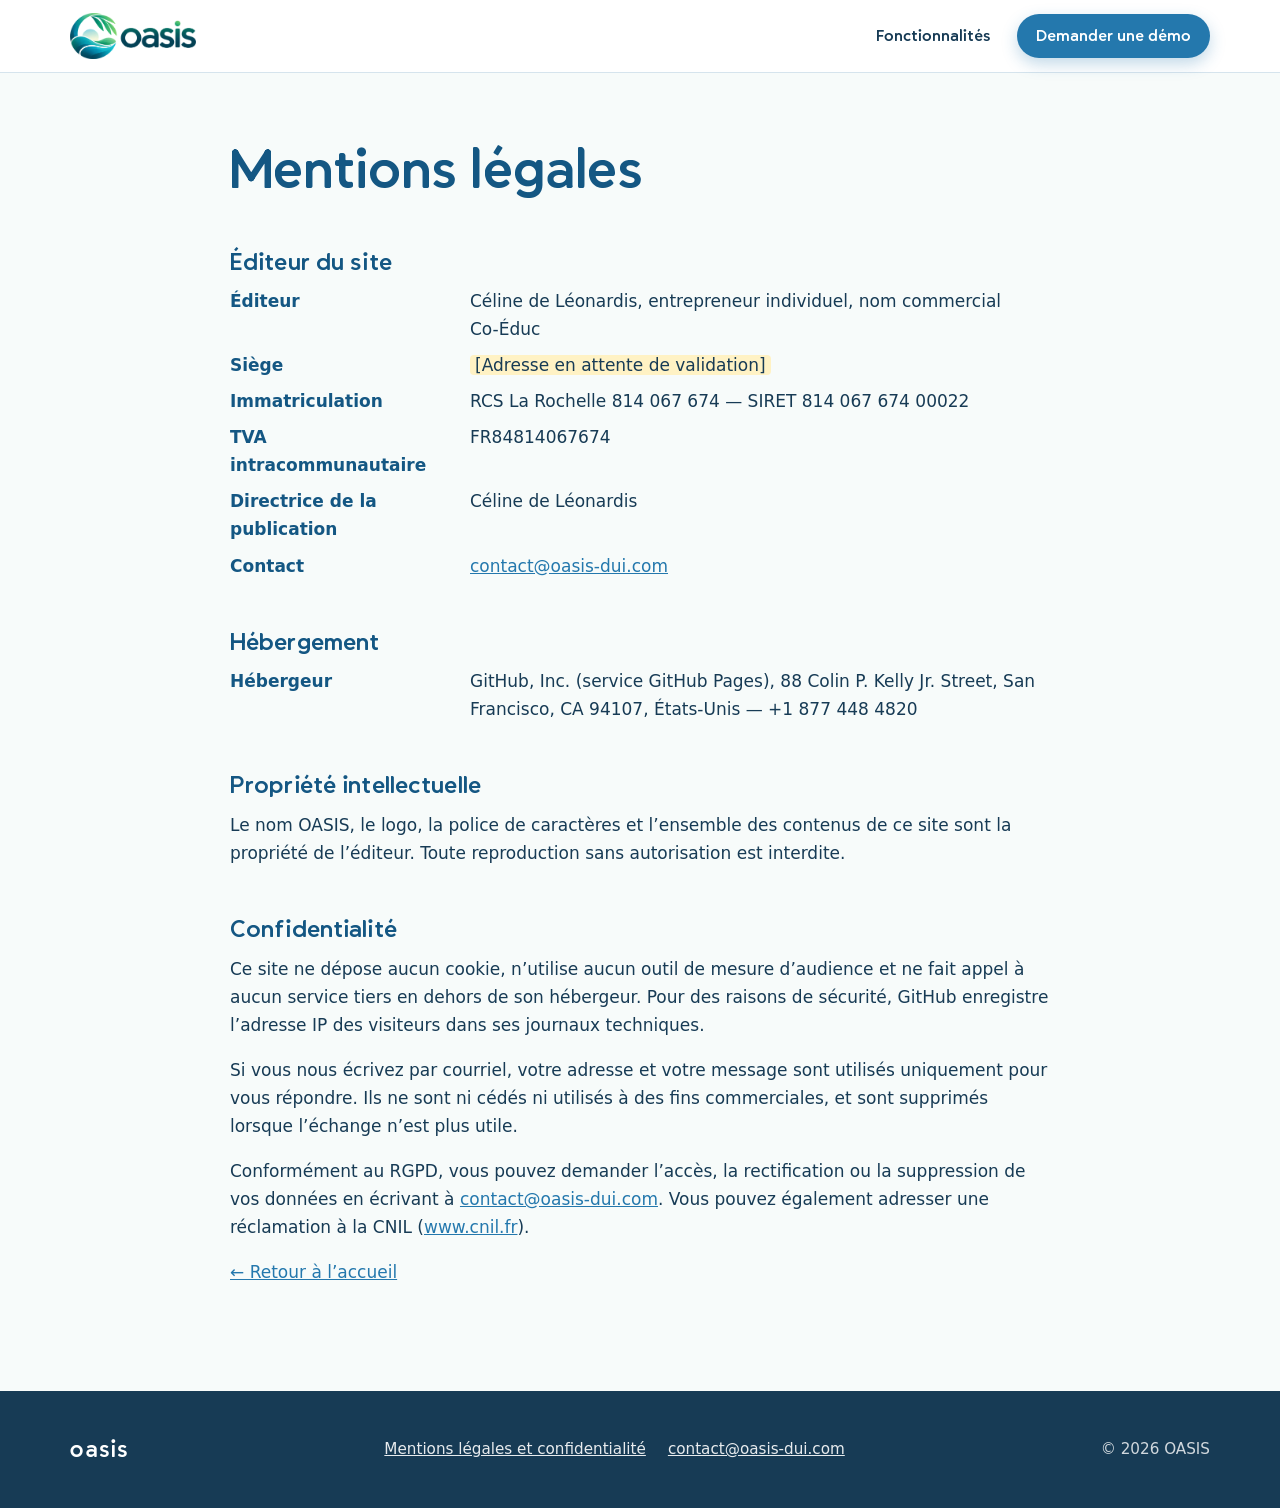
==== mentions-legales.html @ 498d7416 "Site de présentation OASIS Page d'accueil (approche, fonctionnalités, sécurité, contact) et mentions" ====
<!DOCTYPE html>
<html lang="fr">
<head>
    <meta charset="utf-8">
    <meta name="viewport" content="width=device-width, initial-scale=1">
    <title>Mentions légales — OASIS</title>
    <meta name="description" content="Mentions légales et politique de confidentialité du site OASIS.">
    <meta name="robots" content="noindex">
    <meta name="theme-color" content="#145783">
    <link rel="icon" type="image/png" sizes="32x32" href="assets/img/favicon-32.png">
    <link rel="apple-touch-icon" href="assets/img/apple-touch-icon.png">
    <link rel="stylesheet" href="assets/css/style.css">
</head>
<body>
<a class="lien-evitement" href="#contenu">Aller au contenu</a>

<header class="entete">
    <div class="conteneur">
        <a class="entete-logo" href="./" aria-label="OASIS, accueil">
            <img src="assets/img/logo-oasis-640.png" alt="OASIS" width="640" height="233">
        </a>
        <nav class="navigation" aria-label="Navigation principale">
            <a href="./#fonctionnalites">Fonctionnalités</a>
            <a class="bouton bouton-principal" href="./#contact">Demander une démo</a>
        </nav>
    </div>
</header>

<main id="contenu" class="page-legale">
    <div class="conteneur">
        <h1>Mentions légales</h1>

        <h2>Éditeur du site</h2>
        <dl>
            <dt>Éditeur</dt>
            <dd>Céline de Léonardis, entrepreneur individuel, nom commercial Co-Éduc</dd>
            <dt>Siège</dt>
            <dd><span class="a-completer">[Adresse en attente de validation]</span></dd>
            <dt>Immatriculation</dt>
            <dd>RCS La Rochelle 814 067 674 — SIRET 814 067 674 00022</dd>
            <dt>TVA intracommunautaire</dt>
            <dd>FR84814067674</dd>
            <dt>Directrice de la publication</dt>
            <dd>Céline de Léonardis</dd>
            <dt>Contact</dt>
            <dd><a href="mailto:contact@oasis-dui.com">contact@oasis-dui.com</a></dd>
        </dl>

        <h2>Hébergement</h2>
        <dl>
            <dt>Hébergeur</dt>
            <dd>GitHub, Inc. (service GitHub Pages), 88 Colin P. Kelly Jr. Street, San Francisco, CA 94107, États-Unis — +1 877 448 4820</dd>
        </dl>

        <h2>Propriété intellectuelle</h2>
        <p>Le nom OASIS, le logo, la police de caractères et l’ensemble des contenus de ce site sont la propriété de l’éditeur. Toute reproduction sans autorisation est interdite.</p>

        <h2>Confidentialité</h2>
        <p>Ce site ne dépose aucun cookie, n’utilise aucun outil de mesure d’audience et ne fait appel à aucun service tiers en dehors de son hébergeur. Pour des raisons de sécurité, GitHub enregistre l’adresse IP des visiteurs dans ses journaux techniques.</p>
        <p>Si vous nous écrivez par courriel, votre adresse et votre message sont utilisés uniquement pour vous répondre. Ils ne sont ni cédés ni utilisés à des fins commerciales, et sont supprimés lorsque l’échange n’est plus utile.</p>
        <p>Conformément au RGPD, vous pouvez demander l’accès, la rectification ou la suppression de vos données en écrivant à <a href="mailto:contact@oasis-dui.com">contact@oasis-dui.com</a>. Vous pouvez également adresser une réclamation à la CNIL (<a href="https://www.cnil.fr">www.cnil.fr</a>).</p>

        <p><a href="./">← Retour à l’accueil</a></p>
    </div>
</main>

<footer class="pied">
    <div class="conteneur">
        <span class="pied-marque">oasis</span>
        <nav class="pied-liens" aria-label="Liens du pied de page">
            <a href="mentions-legales.html">Mentions légales et confidentialité</a>
            <a href="mailto:contact@oasis-dui.com">contact@oasis-dui.com</a>
        </nav>
        <span>© 2026 OASIS</span>
    </div>
</footer>

</body>
</html>
---- assets/css/style.css ----
/* OASIS — site de présentation
   Identité : logo bleu/vert, police Oasis, palette apaisée (bleu pétrole, turquoise, vert doux) */

@font-face {
    font-family: "Oasis";
    src: url("../fonts/Oasis-Bold.woff") format("woff"),
         url("../fonts/Oasis-Bold.ttf") format("truetype");
    font-weight: 700;
    font-style: normal;
    font-display: swap;
}

:root {
    --petrole: #145783;
    --bleu: #2478ad;
    --turquoise: #2996ae;
    --vert: #68aa7b;
    --vert-fonce: #4c9b76;
    --encre: #173b55;
    --gris: #5a7180;
    --creme: #f7fbfa;
    --sable: #e3f1ee;
    --bord: #d6e4ed;
    --blanc: #ffffff;

    --titre: "Oasis", "Trebuchet MS", system-ui, sans-serif;
    --texte: system-ui, -apple-system, "Segoe UI", Roboto, "Helvetica Neue", Arial, sans-serif;

    --rayon: 22px;
    --ombre: 0 10px 30px rgba(20, 87, 131, .10);
    --largeur: 1140px;
}

* { box-sizing: border-box; }

html { scroll-behavior: smooth; scroll-padding-top: 84px; }

body {
    margin: 0;
    font-family: var(--texte);
    font-size: 1.0625rem;
    line-height: 1.65;
    color: var(--encre);
    background: var(--creme);
    -webkit-font-smoothing: antialiased;
}

img { max-width: 100%; height: auto; display: block; }

a { color: var(--bleu); }
a:hover { color: var(--petrole); }

h1, h2, h3 {
    font-family: var(--titre);
    font-weight: 700;
    color: var(--petrole);
    line-height: 1.15;
    margin: 0 0 .5em;
    letter-spacing: .005em;
}
h1 { font-size: clamp(2.1rem, 4.6vw, 3.4rem); }
h2 { font-size: clamp(1.7rem, 3.2vw, 2.4rem); }
h3 { font-size: 1.25rem; }

p { margin: 0 0 1em; }

.conteneur {
    width: min(var(--largeur), 100% - 32px);
    margin-inline: auto;
}

.surtitre {
    display: inline-block;
    font-family: var(--titre);
    font-size: .85rem;
    letter-spacing: .12em;
    text-transform: uppercase;
    color: var(--turquoise);
    margin-bottom: .9rem;
}

.lien-evitement {
    position: absolute;
    left: -9999px;
}
.lien-evitement:focus {
    left: 16px; top: 12px; z-index: 100;
    background: var(--blanc); padding: 8px 14px; border-radius: 8px;
}

/* ---------- Boutons ---------- */
.bouton {
    display: inline-flex;
    align-items: center;
    gap: .5em;
    padding: .85em 1.5em;
    border-radius: 999px;
    font-family: var(--titre);
    font-size: 1rem;
    text-decoration: none;
    transition: background .18s ease, transform .18s ease, box-shadow .18s ease;
}
.bouton-principal {
    background: var(--bleu);
    color: var(--blanc);
    box-shadow: 0 6px 16px rgba(36, 120, 173, .28);
}
.bouton-principal:hover { background: var(--petrole); color: var(--blanc); transform: translateY(-1px); }
.bouton-secondaire {
    background: var(--blanc);
    color: var(--petrole);
    border: 2px solid var(--bord);
}
.bouton-secondaire:hover { border-color: var(--turquoise); color: var(--petrole); }
.bouton:focus-visible { outline: 3px solid var(--turquoise); outline-offset: 3px; }

/* ---------- En-tête ---------- */
.entete {
    position: sticky;
    top: 0;
    z-index: 50;
    background: rgba(255, 255, 255, .94);
    backdrop-filter: blur(8px);
    border-bottom: 1px solid var(--bord);
}
.entete .conteneur {
    display: flex;
    align-items: center;
    justify-content: space-between;
    gap: 20px;
    min-height: 72px;
}
.entete-logo img { height: 46px; width: auto; }
.navigation { display: flex; align-items: center; gap: 26px; }
.navigation a {
    font-family: var(--titre);
    font-size: .98rem;
    color: var(--encre);
    text-decoration: none;
}
.navigation a:hover { color: var(--bleu); }
.navigation .bouton { padding: .6em 1.2em; color: var(--blanc); }

/* ---------- Héros ---------- */
.heros {
    position: relative;
    background: linear-gradient(180deg, var(--blanc) 0%, var(--creme) 45%, var(--sable) 100%);
    padding: 72px 0 0;
    overflow: hidden;
}
.heros-grille {
    display: grid;
    grid-template-columns: 1fr 1.1fr;
    align-items: center;
    gap: 48px;
}
.heros .accroche {
    font-size: 1.2rem;
    color: var(--gris);
    max-width: 34em;
}
.heros-actions { display: flex; flex-wrap: wrap; gap: 14px; margin-top: 28px; }
.vagues { display: block; width: 100%; height: auto; margin-top: 40px; }

/* Maquette de l'application (données fictives), reprend le style réel d'OASIS */
.maquette {
    position: relative;
    margin: 0;
    border-radius: 18px;
    background: var(--blanc);
    border: 1px solid var(--bord);
    box-shadow: 0 24px 60px rgba(20, 87, 131, .18);
    overflow: hidden;
    font-size: 12px;
    line-height: 1.4;
}
.maquette::before {
    content: "";
    position: absolute;
    inset: auto -30% -40% auto;
    width: 60%;
    aspect-ratio: 1;
    border-radius: 50%;
    background: radial-gradient(circle, rgba(104, 170, 123, .16), transparent 70%);
    pointer-events: none;
}
.maquette-barre { display: flex; gap: 6px; padding: 10px 14px; background: var(--sable); }
.maquette-barre span { width: 9px; height: 9px; border-radius: 50%; background: #b9d3dc; }
.maquette-entete {
    display: flex;
    align-items: center;
    justify-content: space-between;
    gap: 12px;
    padding: 10px 14px;
    border-bottom: 3px solid #58a8c1;
}
.maquette-entete img { height: 26px; width: auto; }
.maquette-menu { display: flex; gap: 5px; flex-wrap: wrap; justify-content: flex-end; }
.maquette-menu span {
    padding: 4px 8px;
    border-radius: 5px;
    background: var(--bleu);
    color: var(--blanc);
    font-family: var(--titre);
    font-size: 10px;
}
.maquette-corps { padding: 16px 16px 18px; background: linear-gradient(135deg, #f8fbfd 0%, #e7f1f6 100%); }
.maquette-titre { display: flex; align-items: flex-start; justify-content: space-between; gap: 10px; }
.maquette-titre strong { font-family: var(--titre); color: var(--petrole); font-size: 15px; }
.maquette-boutons { display: grid; gap: 5px; justify-items: end; }
.maquette-urgence, .maquette-astreinte {
    padding: 5px 9px;
    border-radius: 5px;
    font-family: var(--titre);
    font-size: 10px;
    white-space: nowrap;
}
.maquette-urgence { background: #b36355; color: var(--blanc); }
.maquette-astreinte { background: #e3e8ec; color: var(--encre); }
.maquette-alerte { margin: 10px 0 8px; font-family: var(--titre); color: var(--petrole); font-size: 12.5px; }
.maquette table {
    width: 100%;
    border-collapse: collapse;
    background: var(--blanc);
    border-radius: 8px;
    overflow: hidden;
    box-shadow: 0 4px 14px rgba(20, 87, 131, .07);
}
.maquette th {
    background: var(--bleu);
    color: var(--blanc);
    text-align: left;
    padding: 7px 8px;
    font-family: var(--titre);
    font-size: 11px;
}
.maquette td { padding: 8px; border-bottom: 1px solid #e1e9f0; vertical-align: top; color: var(--encre); }
.maquette tr:last-child td { border-bottom: 0; }
.maquette figcaption {
    padding: 7px 14px;
    font-size: 11px;
    color: var(--gris);
    background: var(--creme);
    border-top: 1px solid var(--bord);
    text-align: right;
}

/* ---------- Sections ---------- */
.section { padding: 88px 0; }
.section-claire { background: var(--blanc); }
.section-entete { max-width: 46em; margin-bottom: 44px; }
.section-entete p { color: var(--gris); font-size: 1.1rem; }

/* Approche terrain */
.approche-grille {
    display: grid;
    grid-template-columns: 1fr 1fr;
    gap: 48px;
    align-items: center;
}
.metiers { display: flex; flex-wrap: wrap; gap: 10px; list-style: none; padding: 0; margin: 0; }
.metiers li {
    padding: .5em 1em;
    border-radius: 999px;
    background: var(--sable);
    color: var(--petrole);
    font-family: var(--titre);
    font-size: .95rem;
}
.valeurs { display: grid; gap: 18px; }
.valeur {
    display: grid;
    grid-template-columns: 52px 1fr;
    gap: 16px;
    padding: 20px;
    border-radius: var(--rayon);
    background: var(--creme);
    border: 1px solid var(--bord);
}
.valeur h3 { margin-bottom: .25em; }
.valeur p { margin: 0; color: var(--gris); }

.pastille {
    display: grid;
    place-items: center;
    width: 52px;
    height: 52px;
    border-radius: 16px 6px 16px 6px;
    background: linear-gradient(135deg, var(--bleu), var(--turquoise));
    color: var(--blanc);
}
.pastille svg { width: 26px; height: 26px; }
.pastille-verte { background: linear-gradient(135deg, var(--turquoise), var(--vert)); }

/* Fonctionnalités */
.cartes {
    display: grid;
    grid-template-columns: repeat(3, 1fr);
    gap: 22px;
}
.carte {
    padding: 28px;
    border-radius: var(--rayon);
    background: var(--blanc);
    border: 1px solid var(--bord);
    box-shadow: var(--ombre);
    transition: transform .2s ease, box-shadow .2s ease;
}
.carte:hover { transform: translateY(-3px); box-shadow: 0 16px 36px rgba(20, 87, 131, .14); }
.carte .pastille { margin-bottom: 18px; }
.carte p { color: var(--gris); margin: 0; }

/* Sécurité */
.securite {
    position: relative;
    background: linear-gradient(135deg, var(--petrole) 0%, var(--bleu) 60%, var(--turquoise) 100%);
    color: var(--blanc);
}
.securite h2, .securite h3 { color: var(--blanc); }
.securite .surtitre { color: #bfe3d0; }
.securite .section-entete p { color: rgba(255, 255, 255, .85); }
.garanties {
    display: grid;
    grid-template-columns: repeat(4, 1fr);
    gap: 20px;
}
.garantie {
    padding: 24px;
    border-radius: var(--rayon);
    background: rgba(255, 255, 255, .10);
    border: 1px solid rgba(255, 255, 255, .22);
}
.garantie svg { width: 30px; height: 30px; color: #bfe3d0; margin-bottom: 12px; }
.garantie p { margin: 0; color: rgba(255, 255, 255, .88); font-size: 1rem; }

/* Contact */
.contact-bloc {
    display: grid;
    grid-template-columns: 1.2fr .8fr;
    gap: 40px;
    align-items: center;
    padding: 48px;
    border-radius: 32px 10px 32px 10px;
    background: var(--blanc);
    border: 1px solid var(--bord);
    box-shadow: var(--ombre);
}
.contact-bloc p { color: var(--gris); }
.contact-actions { display: grid; gap: 14px; justify-items: start; }
.contact-actions .adresse-courriel {
    font-family: var(--titre);
    font-size: 1.1rem;
    color: var(--petrole);
    text-decoration: none;
}

/* Pied de page */
.pied {
    background: var(--encre);
    color: rgba(255, 255, 255, .8);
    padding: 40px 0;
    font-size: .95rem;
}
.pied .conteneur {
    display: flex;
    flex-wrap: wrap;
    align-items: center;
    justify-content: space-between;
    gap: 20px;
}
.pied a { color: rgba(255, 255, 255, .9); }
.pied a:hover { color: var(--blanc); }
.pied-marque { font-family: var(--titre); font-size: 1.4rem; color: var(--blanc); letter-spacing: .04em; }
.pied-liens { display: flex; gap: 22px; flex-wrap: wrap; }

/* Pages légales */
.page-legale { padding: 64px 0 88px; }
.page-legale .conteneur { max-width: 820px; }
.page-legale h2 { font-size: 1.5rem; margin-top: 2em; }
.page-legale dl { display: grid; grid-template-columns: 220px 1fr; gap: 8px 20px; margin: 0; }
.page-legale dt { font-weight: 600; color: var(--petrole); }
.page-legale dd { margin: 0; }
.a-completer {
    background: #fff2c4;
    border-radius: 4px;
    padding: 0 .3em;
}

/* ---------- Adaptation écrans ---------- */
@media (max-width: 960px) {
    .cartes { grid-template-columns: repeat(2, 1fr); }
    .garanties { grid-template-columns: repeat(2, 1fr); }
}

@media (max-width: 760px) {
    .navigation a:not(.bouton) { display: none; }
    .entete-logo img { height: 38px; }
    .heros { padding-top: 44px; }
    .heros-grille, .approche-grille, .contact-bloc { grid-template-columns: 1fr; }
    .maquette-menu span:nth-child(n+3), .col-salarie { display: none; }
    .section { padding: 64px 0; }
    .cartes, .garanties { grid-template-columns: 1fr; }
    .contact-bloc { padding: 28px 22px; }
    .page-legale dl { grid-template-columns: 1fr; }
    .page-legale dt { margin-top: 10px; }
}

@media (prefers-reduced-motion: reduce) {
    html { scroll-behavior: auto; }
    * { transition: none !important; }
}
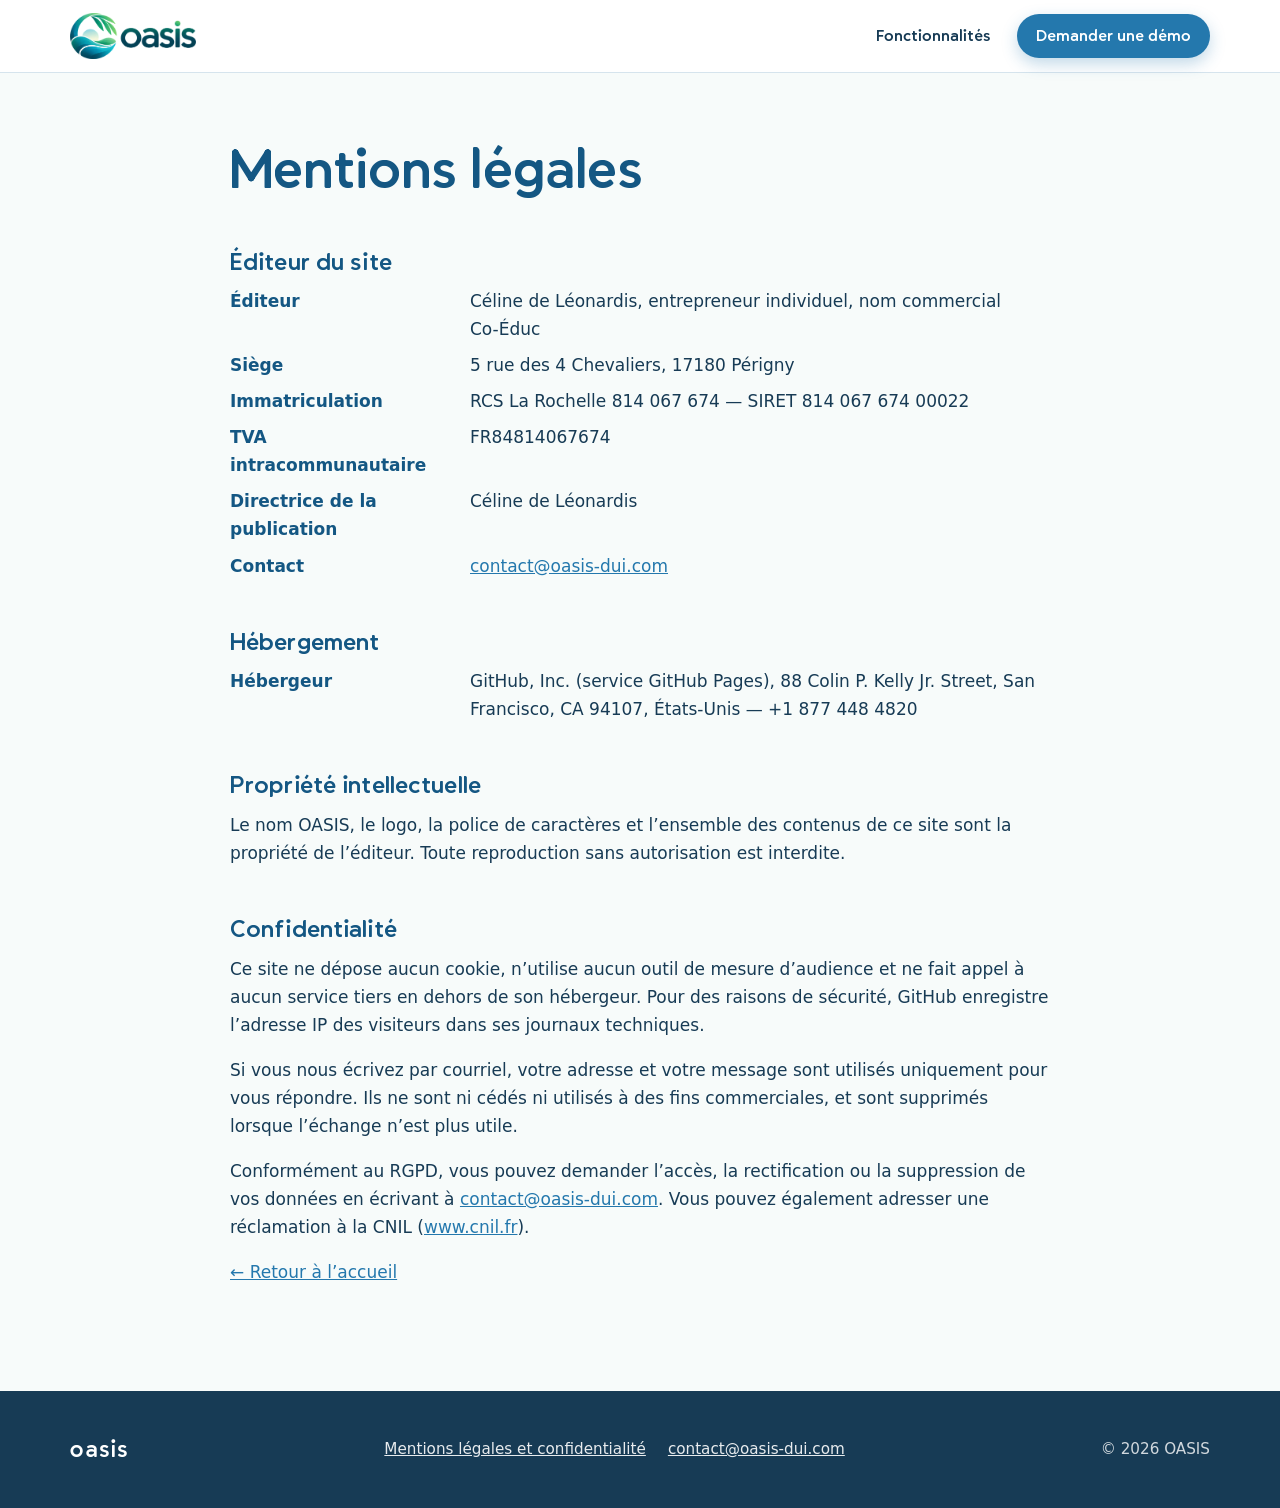
==== commit a2c2e071: "Mentions légales : adresse du siège Co-Authored-By: Claude Opus 5.5 <noreply@anthropic.com>" ====
--- a/mentions-legales.html
+++ b/mentions-legales.html
@@ -35,7 +35,7 @@
             <dt>Éditeur</dt>
             <dd>Céline de Léonardis, entrepreneur individuel, nom commercial Co-Éduc</dd>
             <dt>Siège</dt>
-            <dd><span class="a-completer">[Adresse en attente de validation]</span></dd>
+            <dd>5 rue des 4 Chevaliers, 17180 Périgny</dd>
             <dt>Immatriculation</dt>
             <dd>RCS La Rochelle 814 067 674 — SIRET 814 067 674 00022</dd>
             <dt>TVA intracommunautaire</dt>
